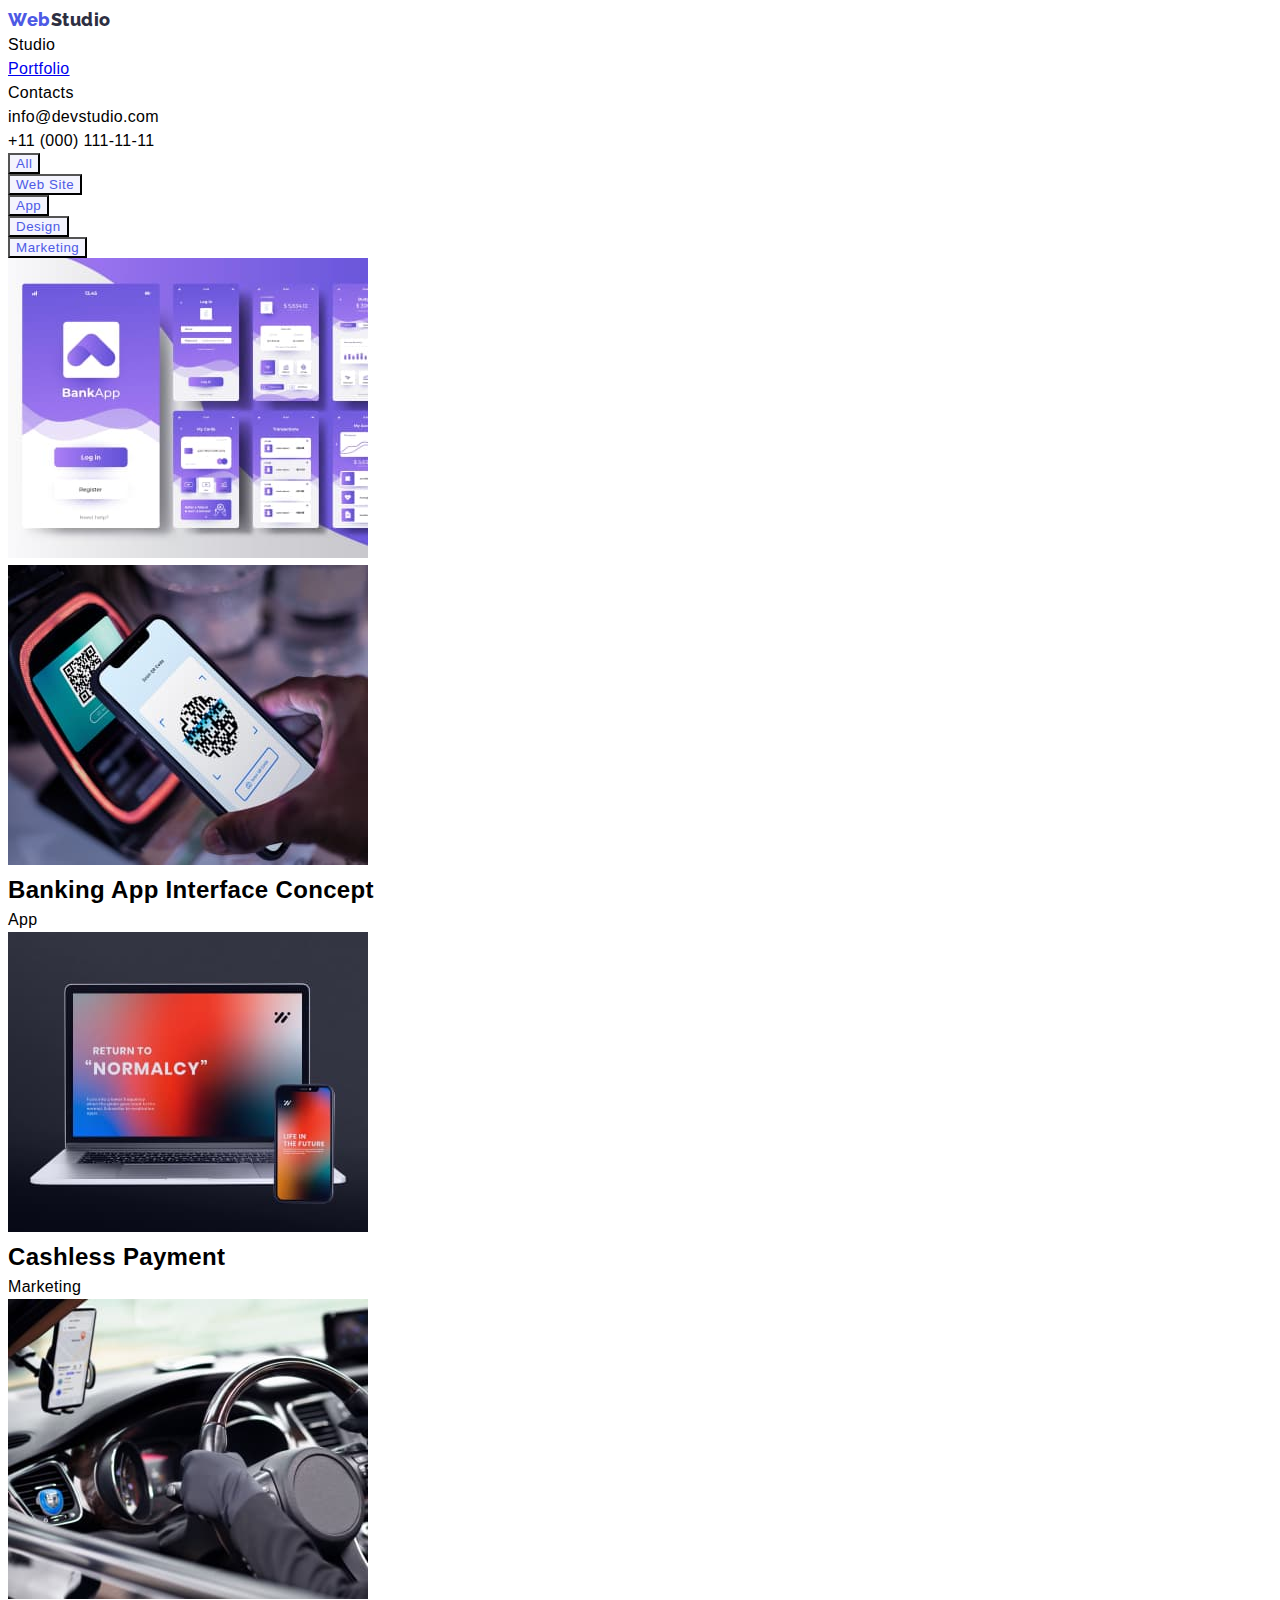
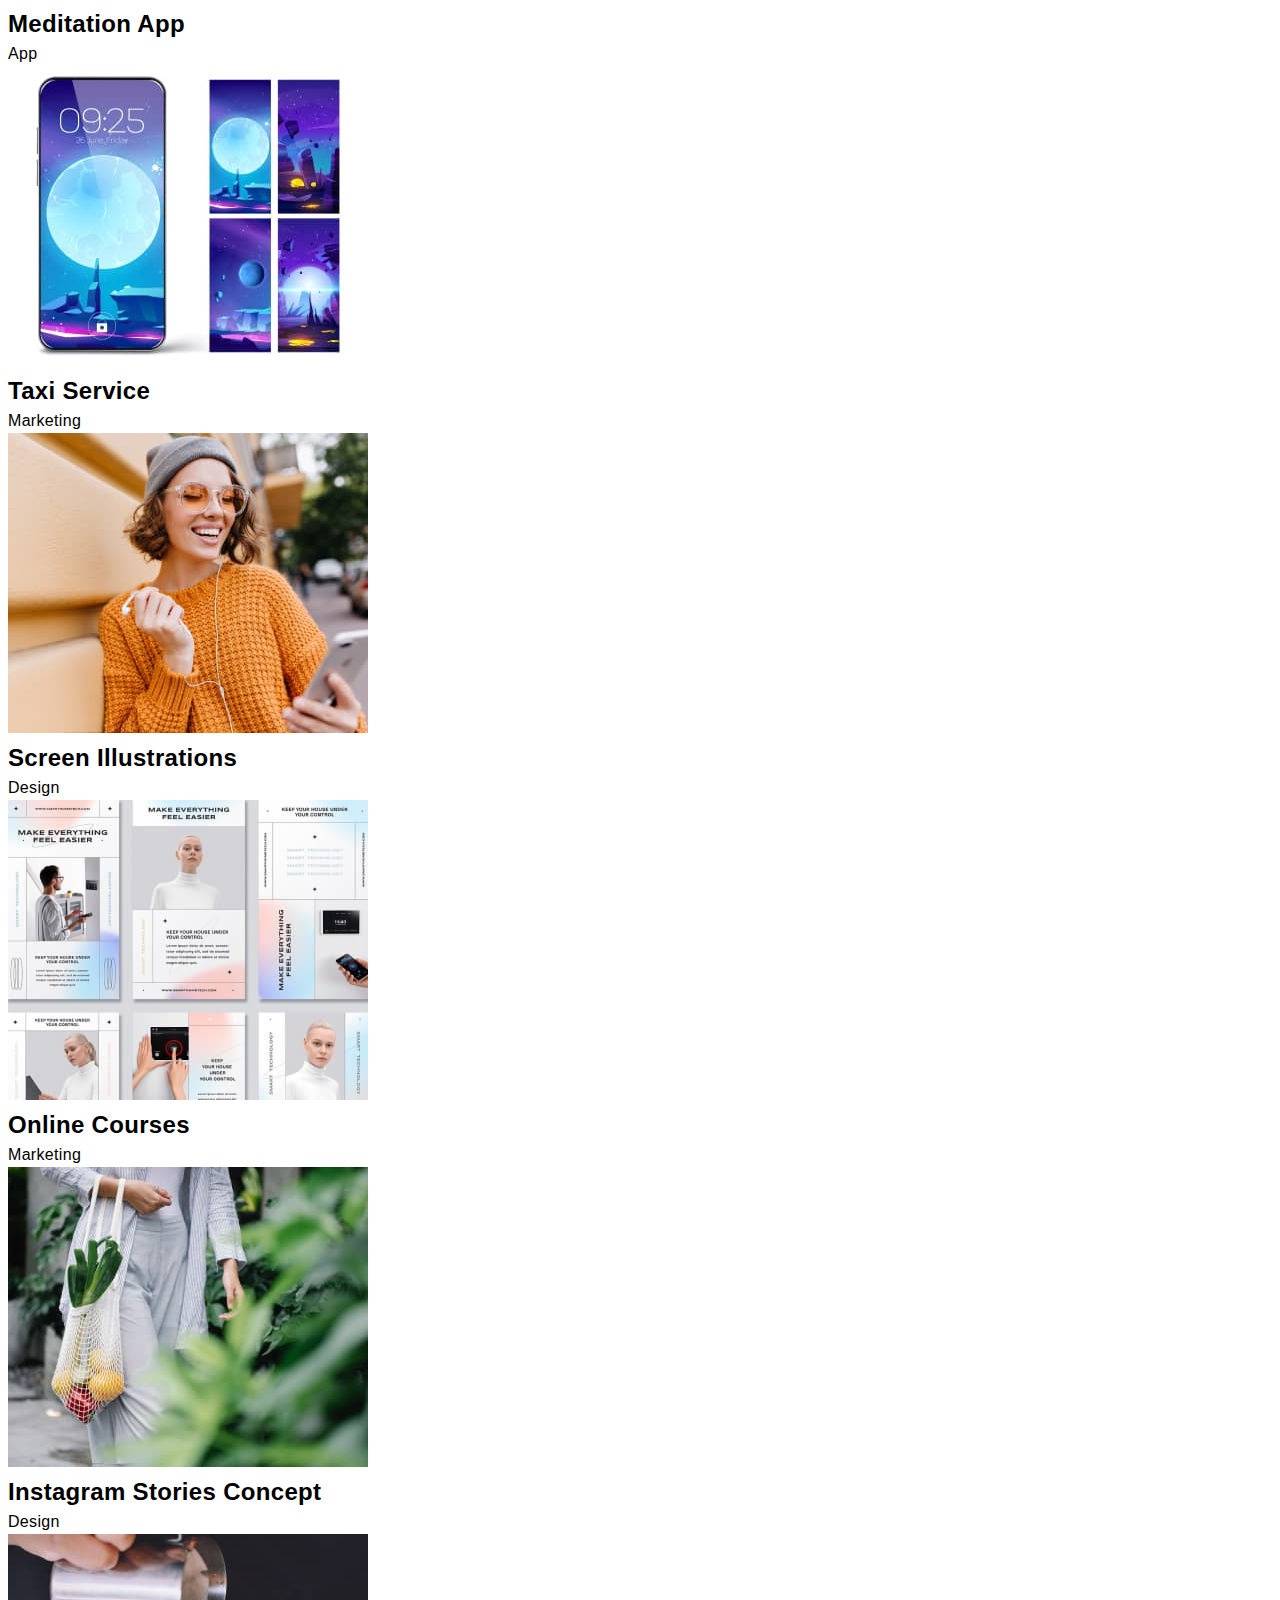
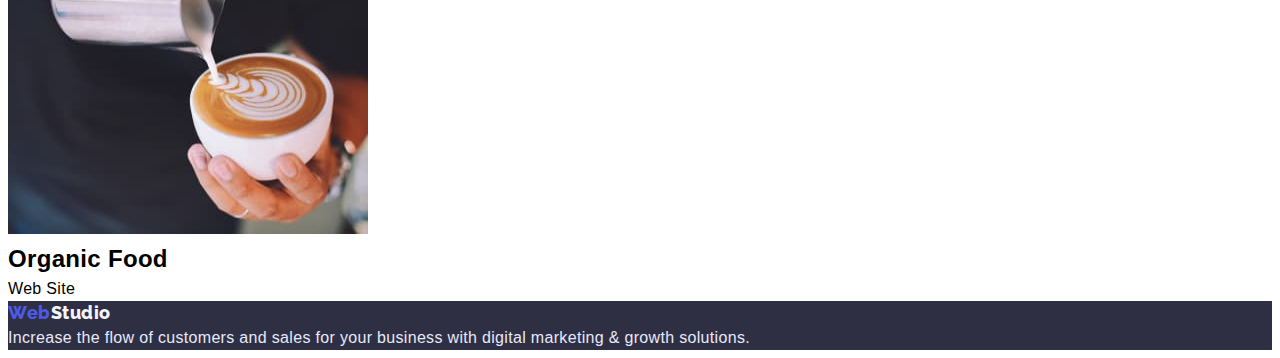
==== portfolio.html @ 0f591281 "new-task" ====
<!DOCTYPE html>
<html lang="en">

<head>
  <meta charset="UTF-8" />
  <meta http-equiv="X-UA-Compatible" content="IE=edge" />
  <meta name="viewport" content="width=device-width, initial-scale=1.0" />
  <title>Portfolio</title>
  <link rel="preconnect" href="https://fonts.googleapis.com" />
  <link rel="preconnect" href="https://fonts.gstatic.com" crossorigin />
  <link href="https://fonts.googleapis.com/css2?family=Open+Sans:wght@400;600;700&family=Raleway:wght@700&display=swap"
    rel="stylesheet" />
  <link rel="stylesheet" href="./css/styles.css" />
</head>

<body>

  <!-- header -->

  <header class="header">
    <!-- <div class="container"> -->
    <nav class="nav">
      <a class="logo link" href="./index.html">Web<span class="header-logo">Studio</span></a>
      <ul class="nav-list list ">
        <li class="nav-item">

          <a href="./index.html" class="nav-link link">Studio</a>
        </li>
        <li class="nav-item">
          <a href="./portfolio.html" class="nav-link .link .current">Portfolio</a>
        </li>
        <li class="nav-item">
          <a class="nav-link link" href="#">Contacts</a>
        </li>
      </ul>
    </nav>

    <!-- </div> -->

    <address class="address">
      <ul class="contacts list">
        <li class="contacts-item">
          <a class="link" href="mailto:info@devstudio.com">info@devstudio.com</a>
        </li>
        <li class="contacts-item"><a class="link" href="tel:+110001111111">+11 (000) 111-11-11</a></li>
      </ul>
    </address>
  </header>
  <main>

    <!-- projects -->

    <section class="portfolio">
      <h1 class="visually-hidden">Portfolio</h1>
      <ul class="filter list">
        <li><button class="filter-button button" type="button">All</button></li>
        <li><button class="filter-button button" type="button">Web Site</button></li>
        <li><button class="filter-button button" type="button">App</button></li>
        <li><button class="filter-button button" type="button">Design</button></li>
        <li><button class="filter-button button" type="button">Marketing</button></li>
      </ul>
      <ul class="project-list list">
        <li class="project-item link">
          <img src="./images/Products/Project1.jpg" width="360" height="300" alt="" />
          <h2 class="project-item title"></h2>
          <p class="project-item description"></p>
        </li>

        <li class="product-item link">
          <img src="./images/Products/Project2.jpg" width="360" height="300" alt="" />
          <h2 class="project-item title">Banking App Interface Concept</h2>
          <p class="project-item description">App</p>
        </li>
        <li class="project-item link">
          <img src="./images/Products/Project3.jpg" width="360" height="300" alt="" />
          <h2 class="project-item title">Cashless Payment</h2>
          <p class="project-type text">Marketing</p>
        </li>
        <li class="project-item link">
          <img src="./images/Products/Project4.jpg" width="360" height="300" alt="" />
          <h2 class="project-item title">Meditation App</h2>
          <p class="project-item description">App</p>
        </li>
        <li class="project-item link">
          <img src="./images/Products/Project5.jpg" width="360" height="300" alt="" />
          <h2 class="project-item title">Taxi Service</h2>
          <p class="project-item description">Marketing</p>
        </li>
        <li class="project-item link">
          <img src="./images/Products/Project6.jpg" width="360" height="300" alt="" />
          <h2 class="project-item title">Screen Illustrations</h2>
          <p class="project-item description">Design</p>
        </li>
        <li class="project-item link">
          <img src="./images/Products/Project7.jpg" width="360" height="300" alt="" />
          <h2 class="project-item title">Online Courses</h2>
          <p class="project-item description">Marketing</p>
        </li>
        <li class="project-item link">
          <img src="./images/Products/Project8.jpg" width="360" height="300" alt="" />
          <h2 class="project-item title">Instagram Stories Concept</h2>
          <p class="project-item description">Design</p>
        </li>
        <li class="project-item link">
          <img src="./images/Products/Project9.jpg" width="360" height="300" alt="" />
          <h2 class="project-item title">Organic Food</h2>
          <p class="project-item description">Web Site</p>
        </li>
      </ul>
    </section>
  </main>

  <!-- footer -->

  <footer class="footer">
    <a class="logo link" href="./index.html">Web<span class="footer-logo">Studio</span></a>
    <p class="footer-text">Increase the flow of customers and sales for your business with digital marketing & growth
      solutions.</p>
  </footer>
</body>

</html>
---- css/styles.css ----
:root {
  --title-color: #2e2f42;
  --pr_brand-color: #4d5ae5;
  /* --subtitle-color: ; */
  --text-color: #434455;
  --accent-color: #404bbf;
  --footer-color: #e7e9fc;
  --team-bgcolor: #f4f4fd;
}

body {
  font-family: roboto, sans-serif;
  size: 16px;
  line-height: 1.5;
  letter-spacing: 0.02em;
  background-color: #fff;
}

/* reset */
h1,
h2,
h3,
h4,
h5,
h6,
p {
  margin: 0;
}

.list {
  list-style: none;
  padding: 0;
  margin: 0;
}

.link {
  text-decoration: none;
  color: inherit;
}

/* COMPONENTS====================================== */

.visually-hidden {
  position: absolute;
  white-space: nowrap;
  width: 1px;
  height: 1px;
  overflow: hidden;
  border: 0;
  padding: 0;
  clip: rect(0 0 0 0);
  clip-path: inset(50%);
  margin: -1px;
}

.button {
  font-weight: 500;
  display: flex;
  align-items: center;
  letter-spacing: 0.04em;
}

.suptitle {
  font-family: Roboto;
  font-size: 36px;
  font-weight: 700;
  line-height: 1.11;
  text-align: center;
}

.subtitle {
  font-size: 20px;
  font-weight: 500;
  line-height: 1.2;
  /* letter-spacing: 0.02em; */
  text-align: left;
  color: var(--title-color);
}

/* COMPONENTS====================================== */

link:hover,
link:focus {
  color: var(--accent-color);
}

.footer {
  background-color: var(--title-color);
}
.footer-text {
  color: var(--footer-color);
}

/* MENU ========================================= */

.menu-link:hover,
.menu-link:focus {
  color: var(--accent-color);
}

.logo {
  font-family: Raleway, sans-serif;
  font-size: 18px;
  font-weight: 800;
  line-height: 1.33;
  letter-spacing: 0.03em;
  text-align: left;
  text-decoration: none;
  color: var(--pr_brand-color);
}

.nav-list .link .current {
  color: var(--accent-color);
}

/* ADDRESS =========================================== */

.contacts-item {
  font-style: normal;
  color: inherit;
}

.contacts-item:hover,
.contacts-item:focus {
  color: var(--accent-color);
}

/* HERO ============================================== */

.hero {
  background-color: var(--title-color);
}

.hero-title {
  max-width: 496px;
  font-weight: 700;
  font-size: 56px;
  line-height: 1.07;
  /* or 107% */
  text-align: center;
  /* letter-spacing: 0.02em; */
  color: #ffffff;
}

.hero-button {
  color: #ffffff;
  background: var(--pr_brand-color);
  cursor: pointer;
}

.hero-button:hover,
.hero-button:focus {
  color: var(--title-color);
}

/* SECTIONS WORK */

/* section Team ==============================================*/

.team {
  background-color: var(--team-bgcolor);
}

.header-logo {
  color: var(--title-color);
}

.footer-logo {
  color: var(--team-bgcolor);
}

.features-text {
  color: var(--text-color);
}

/* Portfolio================================================ */

.filter-button {
  color: var(--pr_brand-color);
  background-color: var(--team-bgcolor);
  cursor: pointer;
}
.filter-button:hover,
.filter-button:focus {
  color: var(--accent-color);
}

.filter-button:active {
  color: #fff;
  background-color: var(--accent-color);
}
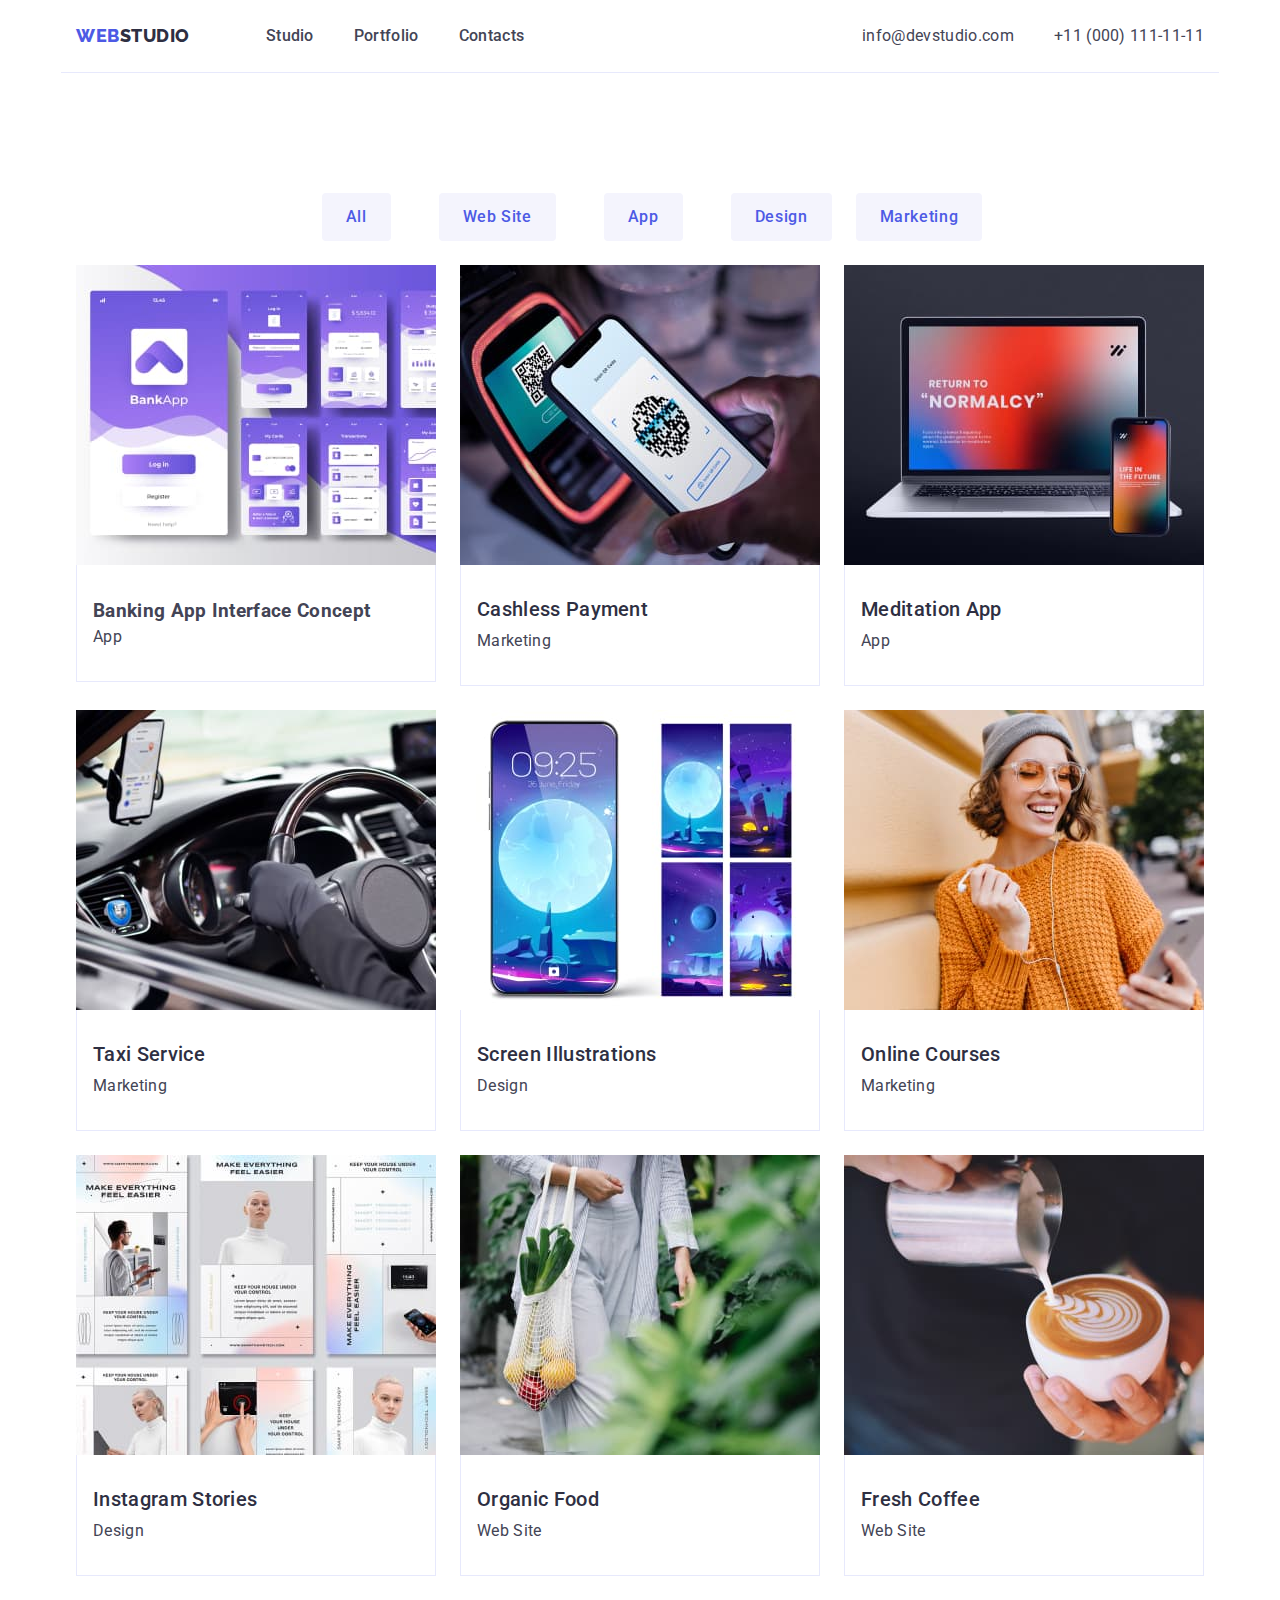
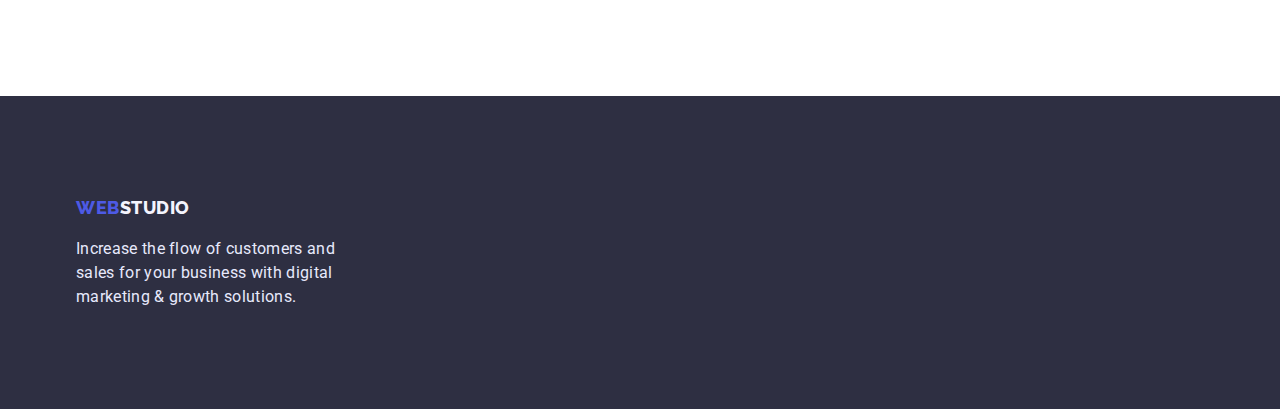
==== commit b416c2ee: "end-task" ====
--- a/portfolio.html
+++ b/portfolio.html
@@ -2,120 +2,160 @@
 <html lang="en">
 
 <head>
-  <meta charset="UTF-8" />
-  <meta http-equiv="X-UA-Compatible" content="IE=edge" />
-  <meta name="viewport" content="width=device-width, initial-scale=1.0" />
+  <meta charset="UTF-8">
+  <meta http-equiv="X-UA-Compatible" content="IE=edge">
+  <meta name="viewport" content="width=device-width, initial-scale=1.0">
+  <!-- font family -->
+
+  <link href="https://fonts.googleapis.com" rel="preconnect">
+  <link href="https://fonts.gstatic.com" rel="preconnect" crossorigin>
+  <link href="https://fonts.googleapis.com/css2?family=Raleway:wght@800&family=Roboto:wght@400;500;700;900&display=swap"
+    rel="stylesheet">
+
+  <!-- normalize -->
+
+  <link href="https://cdn.jsdelivr.net/npm/modern-normalize@1.1.0/modern-normalize.min.css" rel="stylesheet">
+
+  <!-- main styles -->
+
+  <link href="./css/styles.css" rel="stylesheet">
   <title>Portfolio</title>
-  <link rel="preconnect" href="https://fonts.googleapis.com" />
-  <link rel="preconnect" href="https://fonts.gstatic.com" crossorigin />
-  <link href="https://fonts.googleapis.com/css2?family=Open+Sans:wght@400;600;700&family=Raleway:wght@700&display=swap"
-    rel="stylesheet" />
-  <link rel="stylesheet" href="./css/styles.css" />
+
 </head>
 
 <body>
 
   <!-- header -->
 
-  <header class="header">
-    <!-- <div class="container"> -->
-    <nav class="nav">
-      <a class="logo link" href="./index.html">Web<span class="header-logo">Studio</span></a>
-      <ul class="nav-list list ">
-        <li class="nav-item">
-
-          <a href="./index.html" class="nav-link link">Studio</a>
-        </li>
-        <li class="nav-item">
-          <a href="./portfolio.html" class="nav-link .link .current">Portfolio</a>
-        </li>
-        <li class="nav-item">
-          <a class="nav-link link" href="#">Contacts</a>
-        </li>
-      </ul>
-    </nav>
-
-    <!-- </div> -->
-
-    <address class="address">
-      <ul class="contacts list">
-        <li class="contacts-item">
-          <a class="link" href="mailto:info@devstudio.com">info@devstudio.com</a>
-        </li>
-        <li class="contacts-item"><a class="link" href="tel:+110001111111">+11 (000) 111-11-11</a></li>
-      </ul>
-    </address>
+  <header class="page-header">
+    <div class="container page-header-container">
+      <nav class="page-nav">
+        <a class="logo" href="./index.html">Web<span class="header-logo">Studio</span></a>
+        <ul class="menu list ">
+          <li class="menu-item">
+            <a class="menu-link link" href="./index.html">Studio</a>
+          </li>
+          <li class="menu-item">
+            <a class="menu-link link current" href="./portfolio.html">Portfolio</a>
+          </li>
+          <li class="menu-item">
+            <a class="menu-link link" href="#">Contacts</a>
+          </li>
+        </ul>
+      </nav>
+      <address class="page-address">
+        <ul class="address-list list">
+          <li>
+            <a class="mail address-link" href="mailto:info@devstudio.com">info@devstudio.com
+            </a>
+          </li>
+          <li class="contacts-item">
+            <a class="address-link" href="tel:+110001111111">+11 (000) 111-11-11
+            </a>
+          </li>
+        </ul>
+      </address>
+    </div>
   </header>
   <main>
 
     <!-- projects -->
 
     <section class="portfolio">
-      <h1 class="visually-hidden">Portfolio</h1>
-      <ul class="filter list">
-        <li><button class="filter-button button" type="button">All</button></li>
-        <li><button class="filter-button button" type="button">Web Site</button></li>
-        <li><button class="filter-button button" type="button">App</button></li>
-        <li><button class="filter-button button" type="button">Design</button></li>
-        <li><button class="filter-button button" type="button">Marketing</button></li>
-      </ul>
-      <ul class="project-list list">
-        <li class="project-item link">
-          <img src="./images/Products/Project1.jpg" width="360" height="300" alt="" />
-          <h2 class="project-item title"></h2>
-          <p class="project-item description"></p>
-        </li>
+      <div class="container">
+        <h1 class="visually-hidden">Portfolio</h1>
 
-        <li class="product-item link">
-          <img src="./images/Products/Project2.jpg" width="360" height="300" alt="" />
-          <h2 class="project-item title">Banking App Interface Concept</h2>
-          <p class="project-item description">App</p>
-        </li>
-        <li class="project-item link">
-          <img src="./images/Products/Project3.jpg" width="360" height="300" alt="" />
-          <h2 class="project-item title">Cashless Payment</h2>
-          <p class="project-type text">Marketing</p>
-        </li>
-        <li class="project-item link">
-          <img src="./images/Products/Project4.jpg" width="360" height="300" alt="" />
-          <h2 class="project-item title">Meditation App</h2>
-          <p class="project-item description">App</p>
-        </li>
-        <li class="project-item link">
-          <img src="./images/Products/Project5.jpg" width="360" height="300" alt="" />
-          <h2 class="project-item title">Taxi Service</h2>
-          <p class="project-item description">Marketing</p>
-        </li>
-        <li class="project-item link">
-          <img src="./images/Products/Project6.jpg" width="360" height="300" alt="" />
-          <h2 class="project-item title">Screen Illustrations</h2>
-          <p class="project-item description">Design</p>
-        </li>
-        <li class="project-item link">
-          <img src="./images/Products/Project7.jpg" width="360" height="300" alt="" />
-          <h2 class="project-item title">Online Courses</h2>
-          <p class="project-item description">Marketing</p>
-        </li>
-        <li class="project-item link">
-          <img src="./images/Products/Project8.jpg" width="360" height="300" alt="" />
-          <h2 class="project-item title">Instagram Stories Concept</h2>
-          <p class="project-item description">Design</p>
-        </li>
-        <li class="project-item link">
-          <img src="./images/Products/Project9.jpg" width="360" height="300" alt="" />
-          <h2 class="project-item title">Organic Food</h2>
-          <p class="project-item description">Web Site</p>
-        </li>
-      </ul>
+        <!-- FILTER ========================================= -->
+
+        <h2 class="visually-hidden">Filter buttons</h2>
+        <ul class="filter-list list">
+          <li class="filter-item"><button class="filter-button button" type="button">All</button></li>
+          <li class="filter-item"><button class="filter-button button" type="button">Web Site</button></li>
+          <li class="filter-item"><button class="filter-button button" type="button">App</button></li>
+          <li class="filter-item"><button class="filter-button button" type="button">Design</button></li>
+          <li class="filter-item"><button class="filter-button button" type="button">Marketing</button></li>
+        </ul>
+
+        <!-- PROECTS ============================================== -->
+
+        <h2 class="visually-hidden">projects cards</h2>
+        <ul class="project-list list">
+          <li class="project-item link">
+            <img src="./images/Products/Project1.jpg" alt width="360" height="300">
+            <div class="project-description">
+              <h3 class="project-item-subtitle">Banking App Interface Concept</h3>
+              <p class="project-item-description">App</p>
+            </div>
+          </li>
+          <li class="product-item link">
+            <img src="./images/Products/Project2.jpg" alt width="360" height="300">
+            <div class="project-description">
+              <h3 class="item-subtitle">Cashless Payment</h3>
+              <p class="project-item description">Marketing</p>
+            </div>
+          </li>
+          <li class="project-item link">
+            <img src="./images/Products/Project3.jpg" alt width="360" height="300">
+            <div class="project-description">
+              <h3 class="item-subtitle">Meditation App</h3>
+              <p class="project-type text">App</p>
+            </div>
+          </li>
+          <li class="project-item link">
+            <img src="./images/Products/Project4.jpg" alt width="360" height="300">
+            <div class="project-description">
+              <h3 class="item-subtitle">Taxi Service</h3>
+              <p class="project-item description">Marketing</p>
+            </div>
+          </li>
+          <li class="project-item link">
+            <img src="./images/Products/Project5.jpg" alt width="360" height="300">
+            <div class="project-description">
+              <h3 class="item-subtitle">Screen Illustrations</h3>
+              <p class="project-item description">Design</p>
+            </div>
+          </li>
+          <li class="project-item link">
+            <img src="./images/Products/Project6.jpg" alt width="360" height="300">
+            <div class="project-description">
+              <h3 class="item-subtitle">Online Courses</h3>
+              <p class="project-item description">Marketing</p>
+            </div>
+          </li>
+          <li class="project-item link">
+            <img src="./images/Products/Project7.jpg" alt width="360" height="300">
+            <div class="project-description">
+              <h3 class="item-subtitle">Instagram Stories</h3>
+              <p class="project-item description">Design</p>
+            </div>
+          </li>
+          <li class="project-item link">
+            <img src="./images/Products/Project8.jpg" alt width="360" height="300">
+            <div class="project-description">
+              <h3 class="item-subtitle">Organic Food</h3>
+              <p class="project-item description">Web Site</p>
+            </div>
+          </li>
+          <li class="project-item link">
+            <img src="./images/Products/Project9.jpg" alt width="360" height="300">
+            <div class="project-description">
+              <h3 class="item-subtitle">Fresh Coffee</h3>
+              <p class="project-item description">Web Site</p>
+            </div>
+          </li>
+        </ul>
+      </div>
     </section>
   </main>
 
   <!-- footer -->
 
   <footer class="footer">
-    <a class="logo link" href="./index.html">Web<span class="footer-logo">Studio</span></a>
-    <p class="footer-text">Increase the flow of customers and sales for your business with digital marketing & growth
-      solutions.</p>
+    <div class="container">
+      <a class="logo link" href="./index.html">Web<span class="footer-logo">Studio</span></a>
+      <p class="footer-text">Increase the flow of customers and sales for your business with digital marketing & growth
+        solutions.</p>
+    </div>
   </footer>
 </body>
 
--- a/css/styles.css
+++ b/css/styles.css
@@ -6,39 +6,62 @@
   --accent-color: #404bbf;
   --footer-color: #e7e9fc;
   --team-bgcolor: #f4f4fd;
-}
-
+  --wite-color: #fff;
+}
 body {
   font-family: roboto, sans-serif;
-  size: 16px;
+  font-size: 16px;
   line-height: 1.5;
   letter-spacing: 0.02em;
-  background-color: #fff;
-}
-
-/* reset */
+  color: var(--text-color);
+  background-color: hwb(0 100% 0%);
+}
+
+/* RESET ============================================== */
+
 h1,
 h2,
 h3,
 h4,
-h5,
-h6,
 p {
-  margin: 0;
-}
-
+  margin-top: 0;
+  margin-bottom: 0;
+}
+
+ul,
+ol {
+  margin-top: 0;
+  margin-bottom: 0;
+  padding-left: 0;
+}
+img {
+  display: block;
+  max-width: 100%;
+  height: auto;
+}
 .list {
   list-style: none;
   padding: 0;
   margin: 0;
 }
-
 .link {
   text-decoration: none;
   color: inherit;
 }
+link:hover,
+link:focus {
+  color: var(--accent-color);
+}
 
 /* COMPONENTS====================================== */
+
+.container {
+  width: 1158px;
+  margin-left: auto;
+  margin-right: auto;
+  padding-left: 15px;
+  padding-right: 15px;
+}
 
 .visually-hidden {
   position: absolute;
@@ -52,54 +75,79 @@
   clip-path: inset(50%);
   margin: -1px;
 }
-
 .button {
   font-weight: 500;
-  display: flex;
+  /* display: flex; */
   align-items: center;
   letter-spacing: 0.04em;
-}
-
-.suptitle {
-  font-family: Roboto;
+  cursor: pointer;
+}
+
+.section-title {
   font-size: 36px;
-  font-weight: 700;
   line-height: 1.11;
   text-align: center;
-}
-
-.subtitle {
+  padding-bottom: 72px;
+}
+
+.item-subtitle {
   font-size: 20px;
   font-weight: 500;
   line-height: 1.2;
-  /* letter-spacing: 0.02em; */
+  margin-bottom: 8px;
   text-align: left;
   color: var(--title-color);
+  /* text-align: center; */
 }
 
 /* COMPONENTS====================================== */
 
-link:hover,
-link:focus {
-  color: var(--accent-color);
-}
-
-.footer {
-  background-color: var(--title-color);
-}
-.footer-text {
-  color: var(--footer-color);
+/* HEDER ========================================= */
+
+.page-heder {
+  /* padding-top: 24px;
+  padding-bottom: 24px; */
+  border-bottom: 1px solid #e7e9fc;
+
+  /* #e7e9fc; */
+}
+.page-header-container {
+  display: flex;
+  align-items: center;
+  padding-top: 24px;
+  padding-bottom: 24px;
+
+  border-bottom: 1px solid #e7e9fc;
+}
+
+/* PAGE-NAV =========================== */
+
+.page-nav {
+  display: flex;
+  align-items: center;
 }
 
 /* MENU ========================================= */
 
+.menu-link {
+  font-weight: 500;
+}
 .menu-link:hover,
 .menu-link:focus {
   color: var(--accent-color);
 }
-
+.menu {
+  display: flex;
+  align-items: center;
+}
+.menu-item:not(:last-child) {
+  margin-right: 40px;
+}
+.menu-link .current {
+  color: var(--accent-color);
+}
 .logo {
-  font-family: Raleway, sans-serif;
+  font-family: 'Raleway', sans-serif;
   font-size: 18px;
   font-weight: 800;
   line-height: 1.33;
@@ -107,75 +155,166 @@
   text-align: left;
   text-decoration: none;
   color: var(--pr_brand-color);
-}
-
-.nav-list .link .current {
-  color: var(--accent-color);
+  text-transform: uppercase;
+}
+.logo {
+  margin-right: 76px;
+}
+.header-logo {
+  color: var(--title-color);
 }
 
 /* ADDRESS =========================================== */
 
-.contacts-item {
+.address-link {
   font-style: normal;
   color: inherit;
-}
-
-.contacts-item:hover,
-.contacts-item:focus {
-  color: var(--accent-color);
+  text-decoration: none;
+}
+.address-link:hover,
+.address-link:focus {
+  color: var(--accent-color);
+}
+.address-list {
+  display: flex;
+  align-items: center;
+}
+.page-address {
+  margin-left: auto;
+}
+
+.mail {
+  margin-right: 40px;
 }
 
 /* HERO ============================================== */
 
-.hero {
+.page-hero {
   background-color: var(--title-color);
-}
-
+  padding-top: 188px;
+  padding-bottom: 188px;
+  text-align: center;
+}
 .hero-title {
-  max-width: 496px;
+  max-width: 490px;
   font-weight: 700;
   font-size: 56px;
   line-height: 1.07;
-  /* or 107% */
-  text-align: center;
-  /* letter-spacing: 0.02em; */
-  color: #ffffff;
-}
-
+  margin-bottom: 48px;
+  margin-left: auto;
+  margin-right: auto;
+  text-align: center;
+  color: var(--wite-color);
+}
 .hero-button {
   color: #ffffff;
   background: var(--pr_brand-color);
-  cursor: pointer;
-}
-
+  padding: 16px 32px;
+  margin-left: auto;
+  margin-right: auto;
+  border: none;
+  border-radius: 4px;
+  min-width: 169px;
+}
 .hero-button:hover,
 .hero-button:focus {
   color: var(--title-color);
 }
 
-/* SECTIONS WORK */
+/*  SECTION FEATURES ================================*/
+
+.features {
+  padding-top: 120px;
+  padding-bottom: 120px;
+}
+.features-list {
+  display: flex;
+  flex-wrap: wrap;
+  gap: 24px;
+}
+.features-item {
+  flex-basis: calc((100% - 3 * 24px) / 4);
+}
+.features-text {
+  color: var(--text-color);
+}
+
+/* SECTION WORK  ===============================================*/
+
+.work {
+  padding-bottom: 120px;
+}
+.work-list {
+  display: flex;
+  flex-wrap: wrap;
+  gap: 24px;
+}
+.work-item {
+  flex-basis: calc((100% - 24 * 2) / 3);
+}
 
 /* section Team ==============================================*/
 
+.team-list {
+  display: flex;
+  flex-wrap: wrap;
+  gap: 24px;
+}
+.team-item {
+  flex-basis: calc((100% - 24 * 3) / 4);
+  background-color: #fff;
+}
+.team-title {
+  text-align: center;
+}
+.team-text {
+  text-align: center;
+}
+.team-img {
+  /* margin-bottom: 32px; */
+}
 .team {
   background-color: var(--team-bgcolor);
-}
-
-.header-logo {
-  color: var(--title-color);
+  padding-bottom: 120px;
+}
+.team-card-description {
+  padding: 32px 16px;
+}
+
+/*  FOOTER ================================================= */
+
+.footer {
+  background-color: var(--title-color);
+  padding-top: 100px;
+  padding-bottom: 100px;
+}
+.footer-text {
+  color: var(--footer-color);
+  width: 264px;
+  margin-top: 16px;
+}
+.footer-container {
+  width: 264px;
 }
 
 .footer-logo {
   color: var(--team-bgcolor);
 }
 
-.features-text {
-  color: var(--text-color);
-}
-
 /* Portfolio================================================ */
 
+.portfolio {
+  padding-top: 96px;
+  padding-bottom: 120px;
+}
+.filter-item:not(:last-child) {
+  margin: 24px;
+}
 .filter-button {
+  padding: 12px 24px;
+  min-height: 48px;
+  border: none;
+  border-radius: 4px;
   color: var(--pr_brand-color);
   background-color: var(--team-bgcolor);
   cursor: pointer;
@@ -184,8 +323,26 @@
 .filter-button:focus {
   color: var(--accent-color);
 }
-
 .filter-button:active {
   color: #fff;
   background-color: var(--accent-color);
 }
+.filter-list {
+  display: flex;
+  align-items: center;
+  justify-content: center;
+}
+.project-list {
+  display: flex;
+  flex-wrap: wrap;
+  gap: 24px;
+}
+.project-description {
+  padding: 32px 0 32px 16px;
+  border: solid;
+  border-top: 0;
+  border-width: 1px;
+  border-color: #e7e9fc;
+}
+.project-item {
+}
